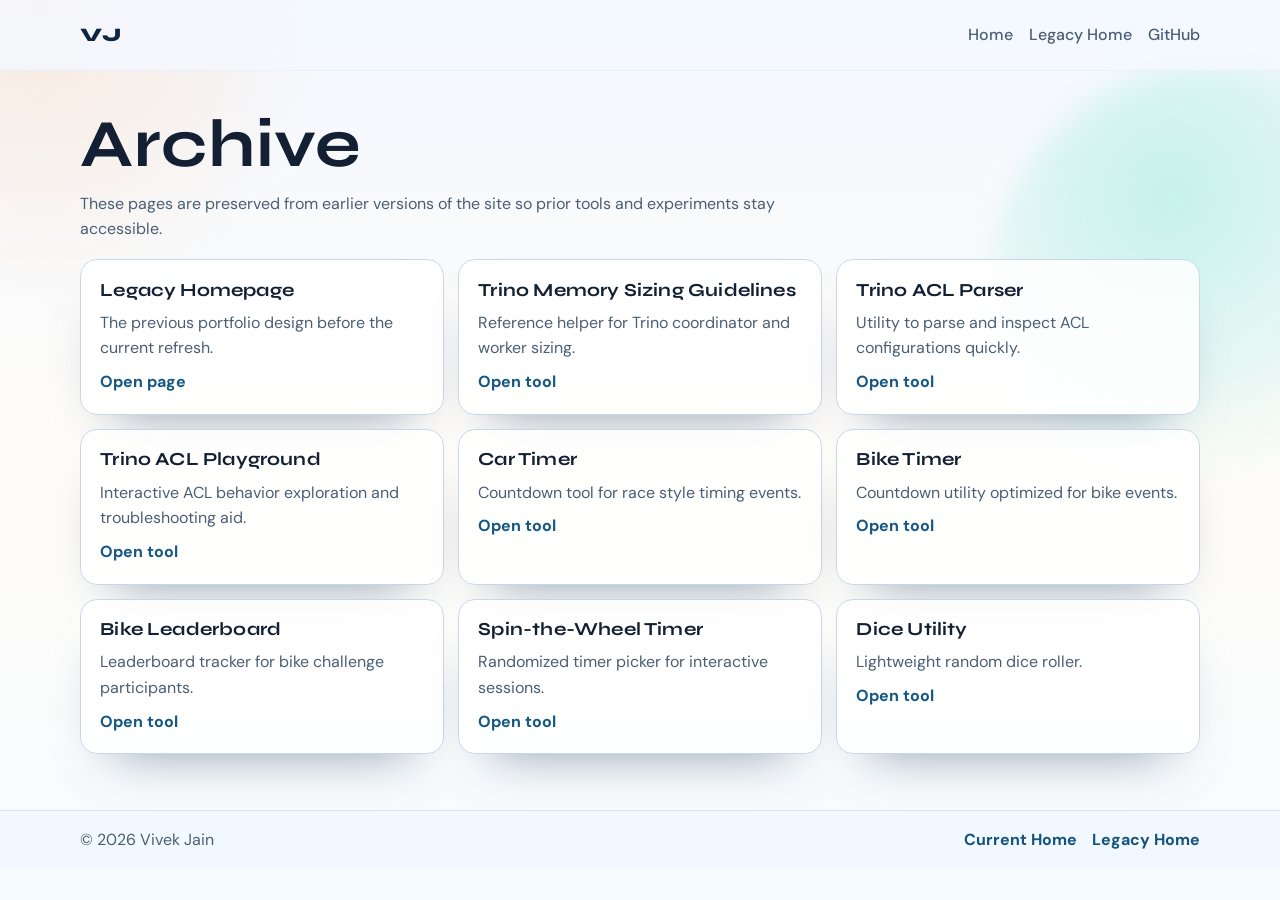
==== archive/index.html @ acfd4a8c "Redesign portfolio homepage and archive legacy tools" ====
<!DOCTYPE html>
<html lang="en">
  <head>
    <meta charset="UTF-8" />
    <meta name="viewport" content="width=device-width, initial-scale=1.0" />
    <title>Vivek Jain | Archive</title>
    <meta
      name="description"
      content="Archived pages and legacy tools from Vivek Jain's GitHub Pages site."
    />
    <link rel="preconnect" href="https://fonts.googleapis.com" />
    <link rel="preconnect" href="https://fonts.gstatic.com" crossorigin />
    <link
      href="https://fonts.googleapis.com/css2?family=Syne:wght@500;700;800&family=DM+Sans:wght@400;500;700&display=swap"
      rel="stylesheet"
    />
    <link rel="stylesheet" href="../styles.css" />
  </head>
  <body>
    <div class="orb orb-sun" aria-hidden="true"></div>
    <div class="orb orb-sea" aria-hidden="true"></div>

    <header class="site-header">
      <div class="wrap nav-shell">
        <a class="logo" href="/">VJ</a>
        <nav class="nav-links" aria-label="Archive navigation">
          <a href="/">Home</a>
          <a href="legacy-home.html">Legacy Home</a>
          <a href="https://github.com/vjain143" target="_blank" rel="noopener noreferrer">GitHub</a>
        </nav>
      </div>
    </header>

    <main class="archive-layout">
      <section class="wrap archive-head reveal">
        <h1>Archive</h1>
        <p>
          These pages are preserved from earlier versions of the site so prior
          tools and experiments stay accessible.
        </p>
      </section>

      <section class="wrap archive-grid reveal">
        <article class="card">
          <h3>Legacy Homepage</h3>
          <p>The previous portfolio design before the current refresh.</p>
          <a href="legacy-home.html">Open page</a>
        </article>
        <article class="card">
          <h3>Trino Memory Sizing Guidelines</h3>
          <p>Reference helper for Trino coordinator and worker sizing.</p>
          <a href="Trino_Memory_Sizing_Guidelines.html">Open tool</a>
        </article>
        <article class="card">
          <h3>Trino ACL Parser</h3>
          <p>Utility to parse and inspect ACL configurations quickly.</p>
          <a href="Trino_ACL_Parser.html">Open tool</a>
        </article>
        <article class="card">
          <h3>Trino ACL Playground</h3>
          <p>Interactive ACL behavior exploration and troubleshooting aid.</p>
          <a href="TrinoACL.html">Open tool</a>
        </article>
        <article class="card">
          <h3>Car Timer</h3>
          <p>Countdown tool for race style timing events.</p>
          <a href="Timer_Cars.html">Open tool</a>
        </article>
        <article class="card">
          <h3>Bike Timer</h3>
          <p>Countdown utility optimized for bike events.</p>
          <a href="Timer_Bikes.html">Open tool</a>
        </article>
        <article class="card">
          <h3>Bike Leaderboard</h3>
          <p>Leaderboard tracker for bike challenge participants.</p>
          <a href="Timer_Bikes_Leaderboard.html">Open tool</a>
        </article>
        <article class="card">
          <h3>Spin-the-Wheel Timer</h3>
          <p>Randomized timer picker for interactive sessions.</p>
          <a href="Spin-the-Wheel-Timer.html">Open tool</a>
        </article>
        <article class="card">
          <h3>Dice Utility</h3>
          <p>Lightweight random dice roller.</p>
          <a href="Dice.html">Open tool</a>
        </article>
      </section>
    </main>

    <footer class="site-footer">
      <div class="wrap footer-shell">
        <p>&copy; <span id="year"></span> Vivek Jain</p>
        <div class="footer-links">
          <a href="/">Current Home</a>
          <a href="legacy-home.html">Legacy Home</a>
        </div>
      </div>
    </footer>

    <script>
      document.getElementById("year").textContent = new Date().getFullYear();
      const observer = new IntersectionObserver(
        (entries) => {
          entries.forEach((entry) => {
            if (entry.isIntersecting) {
              entry.target.classList.add("is-visible");
            }
          });
        },
        { threshold: 0.16 }
      );
      document.querySelectorAll(".reveal").forEach((item) => observer.observe(item));
    </script>
  </body>
</html>
---- styles.css ----
:root {
  --bg: #f4f8ff;
  --bg-soft: #fff7ef;
  --surface: #ffffffd8;
  --surface-strong: #ffffff;
  --text: #132033;
  --muted: #4b5e74;
  --line: #c6d7ea;
  --primary: #0d9a92;
  --secondary: #ff6d44;
  --ink: #10253f;
  --shadow: 0 28px 54px -34px rgba(15, 47, 86, 0.55);
}

*,
*::before,
*::after {
  box-sizing: border-box;
}

html,
body {
  margin: 0;
  padding: 0;
}

body {
  background: linear-gradient(180deg, var(--bg) 0%, #fefcf8 55%, #f6fbff 100%);
  color: var(--text);
  font-family: "DM Sans", sans-serif;
  line-height: 1.6;
  min-height: 100vh;
  overflow-x: hidden;
  position: relative;
}

a {
  color: var(--ink);
}

.wrap {
  width: min(1120px, 92%);
  margin-inline: auto;
}

.orb {
  position: fixed;
  width: 28rem;
  height: 28rem;
  border-radius: 50%;
  pointer-events: none;
  z-index: -1;
  filter: blur(14px);
  opacity: 0.36;
}

.orb-sun {
  background: radial-gradient(circle at 34% 34%, #ffd1a6, #ff945c00 70%);
  top: -9rem;
  left: -7rem;
}

.orb-sea {
  background: radial-gradient(circle at 40% 30%, #70e4d0, #31ae9400 72%);
  right: -10rem;
  top: 4rem;
}

.orb-sky {
  background: radial-gradient(circle at 50% 50%, #8fc6ff, #8fc6ff00 72%);
  right: 18%;
  bottom: -15rem;
}

.site-header {
  position: sticky;
  top: 0;
  z-index: 10;
  backdrop-filter: blur(12px);
  background: #f4f8ffcf;
  border-bottom: 1px solid #d3e1f159;
}

.nav-shell {
  display: flex;
  align-items: center;
  justify-content: space-between;
  min-height: 4.4rem;
}

.logo {
  text-decoration: none;
  font-family: "Syne", sans-serif;
  font-size: 1.2rem;
  font-weight: 800;
  color: var(--ink);
  letter-spacing: 0.08em;
}

.nav-links {
  display: flex;
  flex-wrap: wrap;
  gap: 1rem;
}

.nav-links a {
  text-decoration: none;
  color: var(--muted);
  font-weight: 500;
  transition: color 180ms ease;
}

.nav-links a:hover {
  color: var(--primary);
}

main {
  padding: 3rem 0 4rem;
}

h1,
h2,
h3 {
  margin: 0;
  line-height: 1.12;
  font-family: "Syne", sans-serif;
  letter-spacing: 0.01em;
}

h1 {
  font-size: clamp(2.4rem, 4vw + 1rem, 4.3rem);
}

h2 {
  font-size: clamp(1.55rem, 1.2vw + 1.1rem, 2.3rem);
}

h3 {
  font-size: 1.15rem;
}

.hero {
  display: grid;
  grid-template-columns: 1.45fr 1fr;
  gap: 1.15rem;
  align-items: stretch;
}

.hero-copy,
.hero-panel,
.card,
.metric-card,
.flow-card {
  border-radius: 1.05rem;
  border: 1px solid var(--line);
  box-shadow: var(--shadow);
}

.hero-copy {
  background: linear-gradient(145deg, #ffffffeb, #ffffffa8);
  padding: 1.9rem;
}

.eyebrow {
  margin: 0;
  font-size: 0.78rem;
  text-transform: uppercase;
  letter-spacing: 0.14em;
  font-weight: 700;
  color: #0e6f8d;
}

.lead {
  margin: 0.95rem 0 0;
  color: var(--muted);
  max-width: 42rem;
  font-size: 1.08rem;
}

.hero-actions {
  margin-top: 1.5rem;
  display: flex;
  flex-wrap: wrap;
  gap: 0.75rem;
}

.btn {
  display: inline-flex;
  align-items: center;
  border-radius: 0.78rem;
  text-decoration: none;
  font-weight: 700;
  padding: 0.7rem 1.08rem;
  border: 1px solid transparent;
  transition: transform 180ms ease, box-shadow 180ms ease;
}

.btn:hover {
  transform: translateY(-2px);
}

.btn-primary {
  background: linear-gradient(125deg, var(--primary), #1fb9a1);
  color: #fff;
  box-shadow: 0 20px 34px -22px rgba(22, 145, 131, 0.95);
}

.btn-secondary {
  background: linear-gradient(125deg, #ff8459, var(--secondary));
  color: #fff;
  box-shadow: 0 20px 34px -22px rgba(210, 93, 52, 0.9);
}

.quick-facts {
  margin: 1.25rem 0 0;
  padding: 0;
  list-style: none;
  display: flex;
  flex-wrap: wrap;
  gap: 0.5rem;
}

.quick-facts li {
  background: #eaf4ff;
  border: 1px solid #cde4ff;
  padding: 0.36rem 0.66rem;
  border-radius: 999px;
  font-size: 0.9rem;
  color: #23517a;
}

.hero-panel {
  background: linear-gradient(150deg, #f0fbf8 0%, #e5f3ff 100%);
  padding: 1.55rem;
  position: relative;
  overflow: hidden;
}

.hero-panel::after {
  content: "";
  position: absolute;
  width: 9rem;
  height: 9rem;
  border-radius: 50%;
  background: radial-gradient(circle, #ffc9b5, #ffc9b500 70%);
  top: -3.5rem;
  right: -2.8rem;
  opacity: 0.7;
}

.panel-label {
  margin: 0;
  font-size: 0.78rem;
  text-transform: uppercase;
  font-weight: 700;
  letter-spacing: 0.11em;
  color: #0f7f88;
}

.hero-panel h2 {
  margin-top: 0.55rem;
}

.hero-panel p {
  margin: 0.65rem 0 0;
  color: var(--muted);
}

.tech-stack {
  margin-top: 1rem;
  display: flex;
  flex-wrap: wrap;
  gap: 0.45rem;
}

.tech-stack span {
  border-radius: 999px;
  border: 1px solid #a7d4e1;
  background: #ffffffa8;
  color: #174060;
  font-weight: 600;
  font-size: 0.84rem;
  padding: 0.34rem 0.62rem;
}

.panel-link {
  margin-top: 1.1rem;
  display: inline-flex;
  font-weight: 700;
  text-decoration: none;
  color: #134e73;
}

.section {
  margin-top: 3.05rem;
}

.section-head p {
  margin: 0.55rem 0 0;
  color: var(--muted);
  max-width: 48rem;
}

.profile-grid {
  margin-top: 1.25rem;
  display: grid;
  grid-template-columns: repeat(2, minmax(0, 1fr));
  gap: 1rem;
}

.card {
  background: var(--surface);
  padding: 1.2rem;
}

.card p {
  margin: 0.6rem 0 0;
  color: var(--muted);
}

.card a {
  display: inline-flex;
  margin-top: 0.65rem;
  font-weight: 700;
  text-decoration: none;
  color: #145784;
}

.feature-grid {
  margin-top: 1.2rem;
  display: grid;
  grid-template-columns: 1.15fr 1fr;
  gap: 1rem;
}

.card-strong {
  background: linear-gradient(135deg, #fffefc 0%, var(--bg-soft) 100%);
}

.check-list {
  margin: 0.8rem 0 0;
  padding-left: 1.1rem;
  color: var(--muted);
}

.check-list li + li {
  margin-top: 0.5rem;
}

.link-row {
  margin-top: 1rem;
  display: flex;
  flex-wrap: wrap;
  gap: 0.95rem;
}

.link-row a {
  text-decoration: none;
  color: #0d6f84;
  font-weight: 700;
}

.metric-grid {
  display: grid;
  gap: 0.85rem;
  grid-template-columns: repeat(2, minmax(0, 1fr));
}

.metric-card {
  background: var(--surface-strong);
  padding: 1rem 1.05rem;
}

.metric-value {
  margin: 0;
  font-family: "Syne", sans-serif;
  color: var(--primary);
  font-size: 1.6rem;
  font-weight: 800;
}

.metric-label {
  margin: 0.25rem 0 0;
  color: var(--muted);
}

.flow-grid {
  margin-top: 1.2rem;
  display: grid;
  gap: 0.9rem;
  grid-template-columns: repeat(3, minmax(0, 1fr));
}

.flow-card {
  background: #ffffffdb;
  padding: 1.05rem;
}

.flow-card span {
  display: inline-flex;
  font-family: "Syne", sans-serif;
  font-weight: 800;
  color: var(--secondary);
}

.flow-card h3 {
  margin-top: 0.35rem;
}

.flow-card p {
  margin: 0.5rem 0 0;
  color: var(--muted);
}

.project-grid {
  margin-top: 1.2rem;
  display: grid;
  grid-template-columns: repeat(3, minmax(0, 1fr));
  gap: 1rem;
}

.site-footer {
  border-top: 1px solid #d8e5f2;
  background: #f2f8ff;
  padding: 1rem 0;
}

.footer-shell {
  display: flex;
  justify-content: space-between;
  align-items: center;
  gap: 1rem;
}

.site-footer p {
  margin: 0;
  color: var(--muted);
}

.footer-links {
  display: flex;
  flex-wrap: wrap;
  gap: 0.95rem;
}

.footer-links a {
  text-decoration: none;
  color: #13537d;
  font-weight: 700;
}

.archive-layout {
  padding: 2.25rem 0 3.5rem;
}

.archive-head {
  margin-bottom: 1.1rem;
}

.archive-head p {
  margin: 0.5rem 0 0;
  max-width: 48rem;
  color: var(--muted);
}

.archive-grid {
  display: grid;
  grid-template-columns: repeat(3, minmax(0, 1fr));
  gap: 0.9rem;
}

.archive-grid a {
  margin-top: 0.5rem;
}

.reveal {
  opacity: 0;
  transform: translateY(22px);
  transition: opacity 650ms cubic-bezier(0.2, 0.8, 0.2, 1),
    transform 650ms cubic-bezier(0.2, 0.8, 0.2, 1);
}

.reveal.is-visible {
  opacity: 1;
  transform: translateY(0);
}

@media (max-width: 1020px) {
  .hero,
  .feature-grid {
    grid-template-columns: 1fr;
  }

  .flow-grid {
    grid-template-columns: repeat(2, minmax(0, 1fr));
  }

  .project-grid,
  .archive-grid {
    grid-template-columns: repeat(2, minmax(0, 1fr));
  }
}

@media (max-width: 700px) {
  .nav-shell {
    min-height: 4rem;
  }

  main {
    padding-top: 2.1rem;
  }

  .profile-grid,
  .metric-grid,
  .flow-grid,
  .project-grid,
  .archive-grid {
    grid-template-columns: 1fr;
  }

  .hero-copy,
  .hero-panel {
    padding: 1.2rem;
  }
}
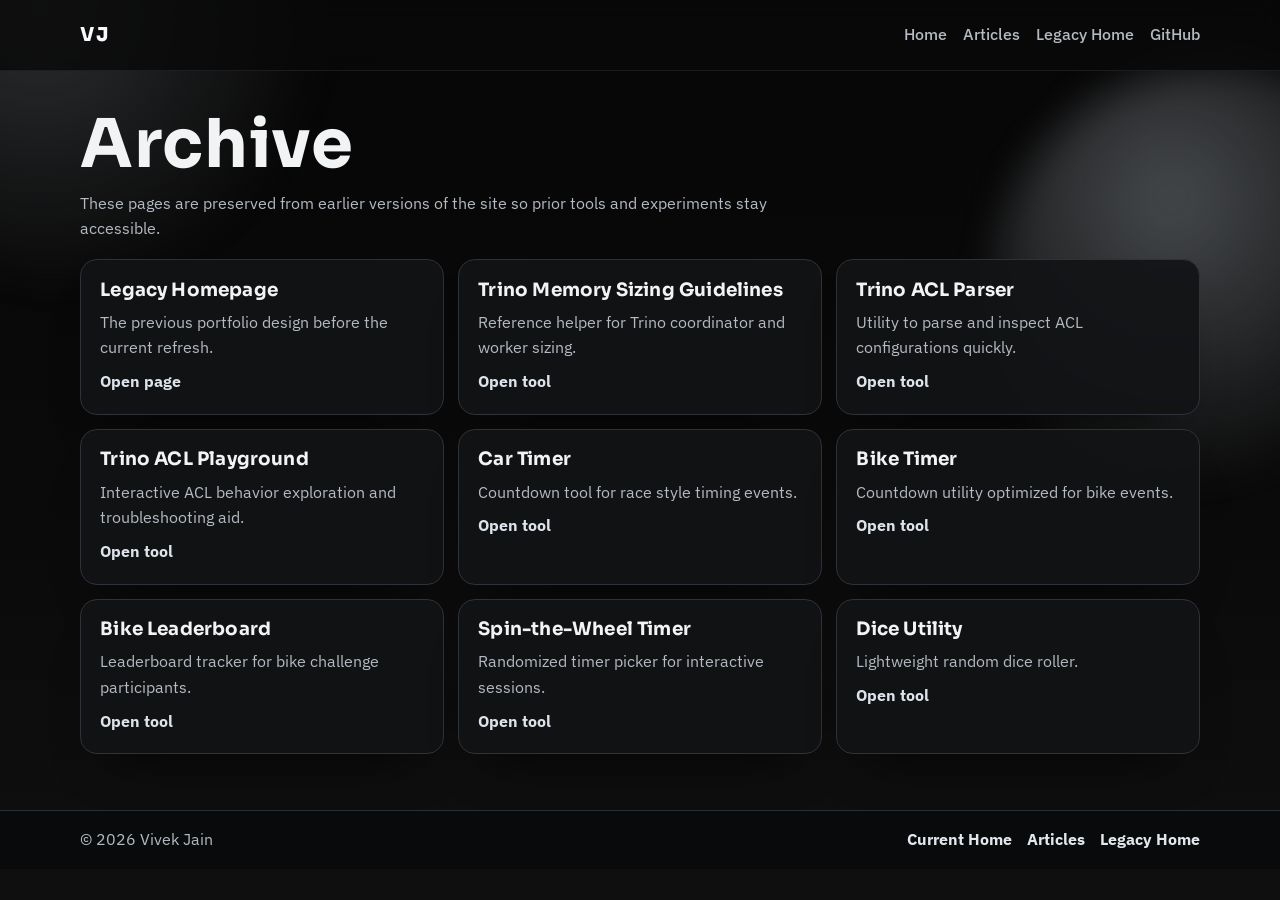
==== commit c9a91430: "Add Medium articles page and refresh cyber-themed portfolio" ====
--- a/archive/index.html
+++ b/archive/index.html
@@ -11,7 +11,7 @@
     <link rel="preconnect" href="https://fonts.googleapis.com" />
     <link rel="preconnect" href="https://fonts.gstatic.com" crossorigin />
     <link
-      href="https://fonts.googleapis.com/css2?family=Syne:wght@500;700;800&family=DM+Sans:wght@400;500;700&display=swap"
+      href="https://fonts.googleapis.com/css2?family=IBM+Plex+Sans:wght@400;500;600;700&family=Sora:wght@500;600;700;800&display=swap"
       rel="stylesheet"
     />
     <link rel="stylesheet" href="../styles.css" />
@@ -25,6 +25,7 @@
         <a class="logo" href="/">VJ</a>
         <nav class="nav-links" aria-label="Archive navigation">
           <a href="/">Home</a>
+          <a href="/medium.html">Articles</a>
           <a href="legacy-home.html">Legacy Home</a>
           <a href="https://github.com/vjain143" target="_blank" rel="noopener noreferrer">GitHub</a>
         </nav>
@@ -94,6 +95,7 @@
         <p>&copy; <span id="year"></span> Vivek Jain</p>
         <div class="footer-links">
           <a href="/">Current Home</a>
+          <a href="/medium.html">Articles</a>
           <a href="legacy-home.html">Legacy Home</a>
         </div>
       </div>
--- a/styles.css
+++ b/styles.css
@@ -1,15 +1,15 @@
 :root {
-  --bg: #f4f8ff;
-  --bg-soft: #fff7ef;
-  --surface: #ffffffd8;
-  --surface-strong: #ffffff;
-  --text: #132033;
-  --muted: #4b5e74;
-  --line: #c6d7ea;
-  --primary: #0d9a92;
-  --secondary: #ff6d44;
-  --ink: #10253f;
-  --shadow: 0 28px 54px -34px rgba(15, 47, 86, 0.55);
+  --bg: #060606;
+  --bg-2: #0f0f10;
+  --surface: #131416ee;
+  --surface-strong: #17181b;
+  --text: #f1f3f5;
+  --muted: #b4bac2;
+  --line: #2f3238;
+  --primary: #c6ccd2;
+  --secondary: #f0f3f7;
+  --ink: #edf1f6;
+  --shadow: 0 30px 54px -34px rgba(0, 0, 0, 0.88);
 }
 
 *,
@@ -25,9 +25,9 @@
 }
 
 body {
-  background: linear-gradient(180deg, var(--bg) 0%, #fefcf8 55%, #f6fbff 100%);
+  background: linear-gradient(180deg, var(--bg) 0%, #0a0a0a 56%, var(--bg-2) 100%);
   color: var(--text);
-  font-family: "DM Sans", sans-serif;
+  font-family: "IBM Plex Sans", sans-serif;
   line-height: 1.6;
   min-height: 100vh;
   overflow-x: hidden;
@@ -50,24 +50,24 @@
   border-radius: 50%;
   pointer-events: none;
   z-index: -1;
-  filter: blur(14px);
-  opacity: 0.36;
+  filter: blur(20px);
+  opacity: 0.42;
 }
 
 .orb-sun {
-  background: radial-gradient(circle at 34% 34%, #ffd1a6, #ff945c00 70%);
+  background: radial-gradient(circle at 34% 34%, #62666b, #62666b00 70%);
   top: -9rem;
   left: -7rem;
 }
 
 .orb-sea {
-  background: radial-gradient(circle at 40% 30%, #70e4d0, #31ae9400 72%);
+  background: radial-gradient(circle at 40% 30%, #9da4ac, #9da4ac00 72%);
   right: -10rem;
   top: 4rem;
 }
 
 .orb-sky {
-  background: radial-gradient(circle at 50% 50%, #8fc6ff, #8fc6ff00 72%);
+  background: radial-gradient(circle at 50% 50%, #777d85, #777d8500 72%);
   right: 18%;
   bottom: -15rem;
 }
@@ -77,8 +77,8 @@
   top: 0;
   z-index: 10;
   backdrop-filter: blur(12px);
-  background: #f4f8ffcf;
-  border-bottom: 1px solid #d3e1f159;
+  background: #090909cf;
+  border-bottom: 1px solid #30343b77;
 }
 
 .nav-shell {
@@ -90,10 +90,10 @@
 
 .logo {
   text-decoration: none;
-  font-family: "Syne", sans-serif;
+  font-family: "Sora", sans-serif;
   font-size: 1.2rem;
   font-weight: 800;
-  color: var(--ink);
+  color: #f7f9fc;
   letter-spacing: 0.08em;
 }
 
@@ -111,7 +111,7 @@
 }
 
 .nav-links a:hover {
-  color: var(--primary);
+  color: #f4f7fb;
 }
 
 main {
@@ -123,7 +123,7 @@
 h3 {
   margin: 0;
   line-height: 1.12;
-  font-family: "Syne", sans-serif;
+  font-family: "Sora", sans-serif;
   letter-spacing: 0.01em;
 }
 
@@ -157,7 +157,7 @@
 }
 
 .hero-copy {
-  background: linear-gradient(145deg, #ffffffeb, #ffffffa8);
+  background: linear-gradient(145deg, #15171aeb, #101113e0);
   padding: 1.9rem;
 }
 
@@ -167,7 +167,7 @@
   text-transform: uppercase;
   letter-spacing: 0.14em;
   font-weight: 700;
-  color: #0e6f8d;
+  color: #d5dae1;
 }
 
 .lead {
@@ -200,15 +200,15 @@
 }
 
 .btn-primary {
-  background: linear-gradient(125deg, var(--primary), #1fb9a1);
-  color: #fff;
-  box-shadow: 0 20px 34px -22px rgba(22, 145, 131, 0.95);
+  background: linear-gradient(125deg, #5d636b, #aeb4bb);
+  color: #050607;
+  box-shadow: 0 18px 34px -22px rgba(160, 168, 176, 0.62);
 }
 
 .btn-secondary {
-  background: linear-gradient(125deg, #ff8459, var(--secondary));
-  color: #fff;
-  box-shadow: 0 20px 34px -22px rgba(210, 93, 52, 0.9);
+  background: linear-gradient(125deg, #8d949d, #edf1f5);
+  color: #08090a;
+  box-shadow: 0 18px 34px -22px rgba(165, 173, 182, 0.58);
 }
 
 .quick-facts {
@@ -221,16 +221,16 @@
 }
 
 .quick-facts li {
-  background: #eaf4ff;
-  border: 1px solid #cde4ff;
+  background: #1a1d21;
+  border: 1px solid #3a3f46;
   padding: 0.36rem 0.66rem;
   border-radius: 999px;
   font-size: 0.9rem;
-  color: #23517a;
+  color: #d8dde4;
 }
 
 .hero-panel {
-  background: linear-gradient(150deg, #f0fbf8 0%, #e5f3ff 100%);
+  background: linear-gradient(150deg, #191c20 0%, #111316 100%);
   padding: 1.55rem;
   position: relative;
   overflow: hidden;
@@ -242,7 +242,7 @@
   width: 9rem;
   height: 9rem;
   border-radius: 50%;
-  background: radial-gradient(circle, #ffc9b5, #ffc9b500 70%);
+  background: radial-gradient(circle, #717880, #71788000 70%);
   top: -3.5rem;
   right: -2.8rem;
   opacity: 0.7;
@@ -254,7 +254,7 @@
   text-transform: uppercase;
   font-weight: 700;
   letter-spacing: 0.11em;
-  color: #0f7f88;
+  color: #c4cad2;
 }
 
 .hero-panel h2 {
@@ -275,9 +275,9 @@
 
 .tech-stack span {
   border-radius: 999px;
-  border: 1px solid #a7d4e1;
-  background: #ffffffa8;
-  color: #174060;
+  border: 1px solid #3d434b;
+  background: #202328c9;
+  color: #d3d9e0;
   font-weight: 600;
   font-size: 0.84rem;
   padding: 0.34rem 0.62rem;
@@ -288,7 +288,7 @@
   display: inline-flex;
   font-weight: 700;
   text-decoration: none;
-  color: #134e73;
+  color: #dbe0e7;
 }
 
 .section {
@@ -323,7 +323,7 @@
   margin-top: 0.65rem;
   font-weight: 700;
   text-decoration: none;
-  color: #145784;
+  color: #dde3ea;
 }
 
 .feature-grid {
@@ -334,7 +334,7 @@
 }
 
 .card-strong {
-  background: linear-gradient(135deg, #fffefc 0%, var(--bg-soft) 100%);
+  background: linear-gradient(135deg, #191b1f 0%, #121417 100%);
 }
 
 .check-list {
@@ -356,7 +356,7 @@
 
 .link-row a {
   text-decoration: none;
-  color: #0d6f84;
+  color: #dce1e8;
   font-weight: 700;
 }
 
@@ -373,8 +373,8 @@
 
 .metric-value {
   margin: 0;
-  font-family: "Syne", sans-serif;
-  color: var(--primary);
+  font-family: "Sora", sans-serif;
+  color: #f0f3f7;
   font-size: 1.6rem;
   font-weight: 800;
 }
@@ -392,15 +392,15 @@
 }
 
 .flow-card {
-  background: #ffffffdb;
+  background: #1a1c20;
   padding: 1.05rem;
 }
 
 .flow-card span {
   display: inline-flex;
-  font-family: "Syne", sans-serif;
+  font-family: "Sora", sans-serif;
   font-weight: 800;
-  color: var(--secondary);
+  color: #f1f4f8;
 }
 
 .flow-card h3 {
@@ -420,8 +420,8 @@
 }
 
 .site-footer {
-  border-top: 1px solid #d8e5f2;
-  background: #f2f8ff;
+  border-top: 1px solid #2b2e35;
+  background: #090a0b;
   padding: 1rem 0;
 }
 
@@ -445,7 +445,7 @@
 
 .footer-links a {
   text-decoration: none;
-  color: #13537d;
+  color: #e2e7ee;
   font-weight: 700;
 }
 
@@ -471,6 +471,66 @@
 
 .archive-grid a {
   margin-top: 0.5rem;
+}
+
+.articles-layout {
+  padding: 2.25rem 0 3.5rem;
+}
+
+.articles-head p {
+  margin: 0.55rem 0 0;
+  max-width: 42rem;
+  color: var(--muted);
+}
+
+.articles-grid {
+  margin-top: 1.2rem;
+  display: grid;
+  grid-template-columns: repeat(2, minmax(0, 1fr));
+  gap: 1rem;
+}
+
+.article-card {
+  background: var(--surface);
+  border: 1px solid var(--line);
+  border-radius: 1.05rem;
+  box-shadow: var(--shadow);
+  padding: 1.15rem;
+}
+
+.article-card h3 {
+  font-size: 1.05rem;
+}
+
+.article-meta {
+  margin: 0.45rem 0 0;
+  color: var(--muted);
+  font-size: 0.94rem;
+}
+
+.article-card a {
+  display: inline-flex;
+  margin-top: 0.72rem;
+  text-decoration: none;
+  font-weight: 700;
+  color: #f1f4f8;
+}
+
+.metrics-row {
+  margin-top: 0.8rem;
+  display: flex;
+  flex-wrap: wrap;
+  gap: 0.45rem;
+}
+
+.metric-item {
+  border: 1px solid #3d434b;
+  background: #202328c9;
+  border-radius: 999px;
+  color: #d7dde4;
+  padding: 0.26rem 0.6rem;
+  font-size: 0.82rem;
+  font-weight: 600;
 }
 
 .reveal {
@@ -496,7 +556,8 @@
   }
 
   .project-grid,
-  .archive-grid {
+  .archive-grid,
+  .articles-grid {
     grid-template-columns: repeat(2, minmax(0, 1fr));
   }
 }
@@ -514,7 +575,8 @@
   .metric-grid,
   .flow-grid,
   .project-grid,
-  .archive-grid {
+  .archive-grid,
+  .articles-grid {
     grid-template-columns: 1fr;
   }
 
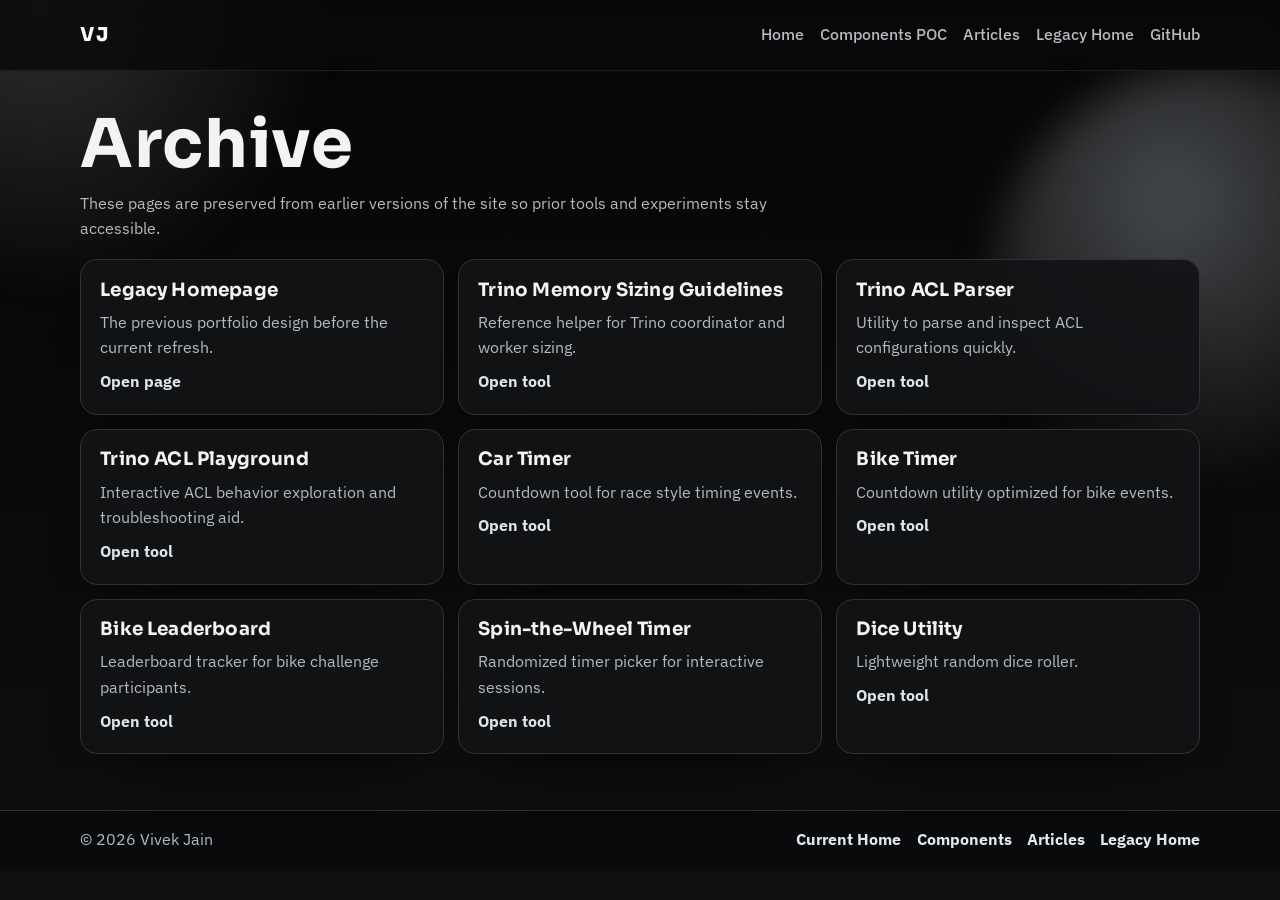
==== commit 675888bb: "Move components showcase to dedicated page and link sitewide" ====
--- a/archive/index.html
+++ b/archive/index.html
@@ -25,6 +25,7 @@
         <a class="logo" href="/">VJ</a>
         <nav class="nav-links" aria-label="Archive navigation">
           <a href="/">Home</a>
+          <a href="/components.html">Components POC</a>
           <a href="/medium.html">Articles</a>
           <a href="legacy-home.html">Legacy Home</a>
           <a href="https://github.com/vjain143" target="_blank" rel="noopener noreferrer">GitHub</a>
@@ -95,6 +96,7 @@
         <p>&copy; <span id="year"></span> Vivek Jain</p>
         <div class="footer-links">
           <a href="/">Current Home</a>
+          <a href="/components.html">Components</a>
           <a href="/medium.html">Articles</a>
           <a href="legacy-home.html">Legacy Home</a>
         </div>
--- a/styles.css
+++ b/styles.css
@@ -301,6 +301,22 @@
   max-width: 48rem;
 }
 
+.section-head p a {
+  display: inline-flex;
+  margin-left: 0.45rem;
+  color: #e6ebf2;
+  font-weight: 700;
+  text-decoration: none;
+}
+
+.section-head code {
+  border: 1px solid #3d434b;
+  background: #202328c9;
+  color: #e3e7ee;
+  border-radius: 0.35rem;
+  padding: 0.05rem 0.35rem;
+}
+
 .profile-grid {
   margin-top: 1.25rem;
   display: grid;
@@ -417,6 +433,97 @@
   display: grid;
   grid-template-columns: repeat(3, minmax(0, 1fr));
   gap: 1rem;
+}
+
+.component-logo-grid {
+  margin-top: 1.2rem;
+  display: grid;
+  grid-template-columns: repeat(2, minmax(0, 1fr));
+  gap: 1rem;
+}
+
+.component-figure {
+  margin: 0;
+  border: 1px solid var(--line);
+  border-radius: 1.05rem;
+  overflow: hidden;
+  background: #111316;
+  box-shadow: var(--shadow);
+}
+
+.component-figure img {
+  display: block;
+  width: 100%;
+  height: auto;
+}
+
+.component-figure figcaption {
+  padding: 0.7rem 0.9rem;
+  color: #d6dbe3;
+  font-weight: 600;
+  font-size: 0.88rem;
+}
+
+.area-grid {
+  margin-top: 1.1rem;
+  display: grid;
+  grid-template-columns: repeat(3, minmax(0, 1fr));
+  gap: 0.85rem;
+}
+
+.area-card {
+  background: var(--surface);
+  border: 1px solid var(--line);
+  border-radius: 1.05rem;
+  box-shadow: var(--shadow);
+  padding: 1rem;
+}
+
+.area-card p {
+  margin: 0.5rem 0 0;
+  color: var(--muted);
+}
+
+.area-tags {
+  margin-top: 0.65rem;
+  color: #dfe4eb;
+  font-size: 0.9rem;
+  font-weight: 600;
+}
+
+.component-code-grid {
+  margin-top: 1rem;
+  display: grid;
+  grid-template-columns: repeat(2, minmax(0, 1fr));
+  gap: 0.9rem;
+}
+
+.code-card {
+  background: #121417;
+  border: 1px solid var(--line);
+  border-radius: 1.05rem;
+  box-shadow: var(--shadow);
+  padding: 1rem;
+}
+
+.code-card h3 {
+  margin-bottom: 0.65rem;
+}
+
+.code-card pre {
+  margin: 0;
+  border: 1px solid #31353b;
+  border-radius: 0.78rem;
+  background: #0b0c0e;
+  overflow-x: auto;
+  padding: 0.85rem;
+}
+
+.code-card code {
+  font-family: "SFMono-Regular", Menlo, Consolas, "Liberation Mono", monospace;
+  color: #d8dee7;
+  font-size: 0.83rem;
+  line-height: 1.45;
 }
 
 .site-footer {
@@ -547,7 +654,9 @@
 
 @media (max-width: 1020px) {
   .hero,
-  .feature-grid {
+  .feature-grid,
+  .component-logo-grid,
+  .component-code-grid {
     grid-template-columns: 1fr;
   }
 
@@ -557,7 +666,8 @@
 
   .project-grid,
   .archive-grid,
-  .articles-grid {
+  .articles-grid,
+  .area-grid {
     grid-template-columns: repeat(2, minmax(0, 1fr));
   }
 }
@@ -576,7 +686,8 @@
   .flow-grid,
   .project-grid,
   .archive-grid,
-  .articles-grid {
+  .articles-grid,
+  .area-grid {
     grid-template-columns: 1fr;
   }
 
